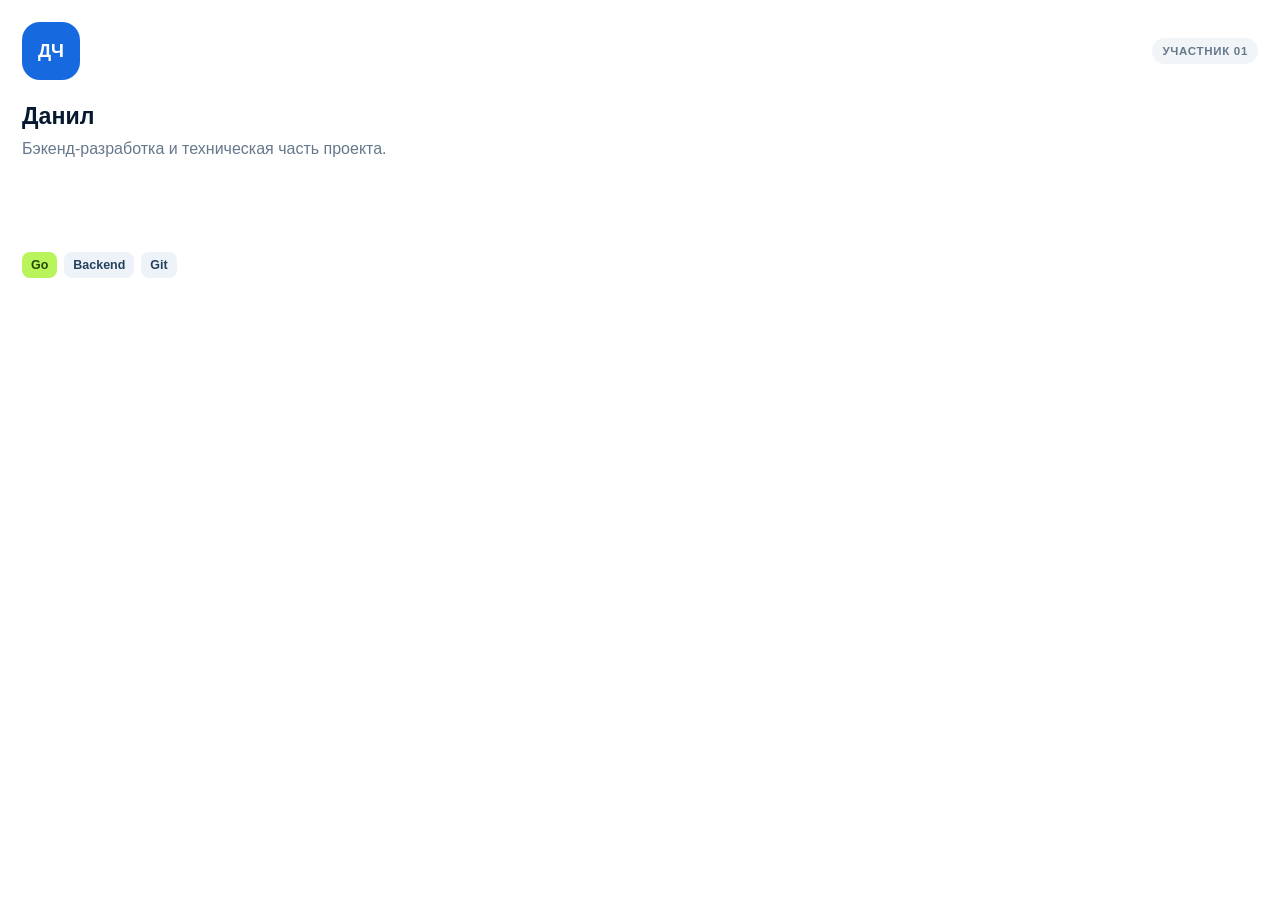
==== members/member-01.html @ d807fb54 "Create group website and contribution workflow" ====
<!DOCTYPE html>
<html lang="ru">
<head><meta charset="UTF-8"><meta name="viewport" content="width=device-width, initial-scale=1.0"><title>Данил</title><link rel="stylesheet" href="member.css"></head>
<body>
  <article class="member">
    <div class="member-top"><div class="avatar">ДЧ</div><span class="slot">Участник 01</span></div>
    <h2>Данил</h2>
    <p>Бэкенд-разработка и техническая часть проекта.</p>
    <div class="tags"><span class="accent">Go</span><span>Backend</span><span>Git</span></div>
  </article>
</body>
</html>
---- members/member.css ----
:root {
  --ink: #07192f;
  --muted: #66788b;
  --line: #e0e7ee;
  --blue: #1769e0;
  --lime: #b9f45b;
}

* { box-sizing: border-box; }

body {
  min-height: 100vh;
  margin: 0;
  padding: 22px;
  color: var(--ink);
  background: #fff;
  font-family: Inter, "Segoe UI", Arial, sans-serif;
}

.member {
  display: flex;
  min-height: 256px;
  flex-direction: column;
}

.member-top { display: flex; align-items: center; justify-content: space-between; gap: 16px; }

.avatar {
  display: grid;
  width: 58px;
  height: 58px;
  place-items: center;
  color: #fff;
  background: var(--blue);
  border-radius: 18px;
  font-size: 1.15rem;
  font-weight: 900;
}

.slot {
  padding: 7px 10px;
  color: var(--muted);
  background: #f1f5f8;
  border-radius: 999px;
  font-size: 0.72rem;
  font-weight: 800;
  letter-spacing: 0.06em;
  text-transform: uppercase;
}

h2 { margin: 24px 0 7px; font-size: 1.45rem; line-height: 1.1; }
p { margin: 0; color: var(--muted); line-height: 1.45; }

.tags { display: flex; flex-wrap: wrap; gap: 7px; margin-top: auto; padding-top: 20px; }
.tags span { padding: 6px 9px; color: #24415e; background: #edf3f8; border-radius: 8px; font-size: 0.78rem; font-weight: 700; }
.tags .accent { color: #294600; background: var(--lime); }

.placeholder .avatar { color: var(--blue); background: #e7f0ff; border: 1px dashed #95b9ed; }
.placeholder h2 { color: #314860; }
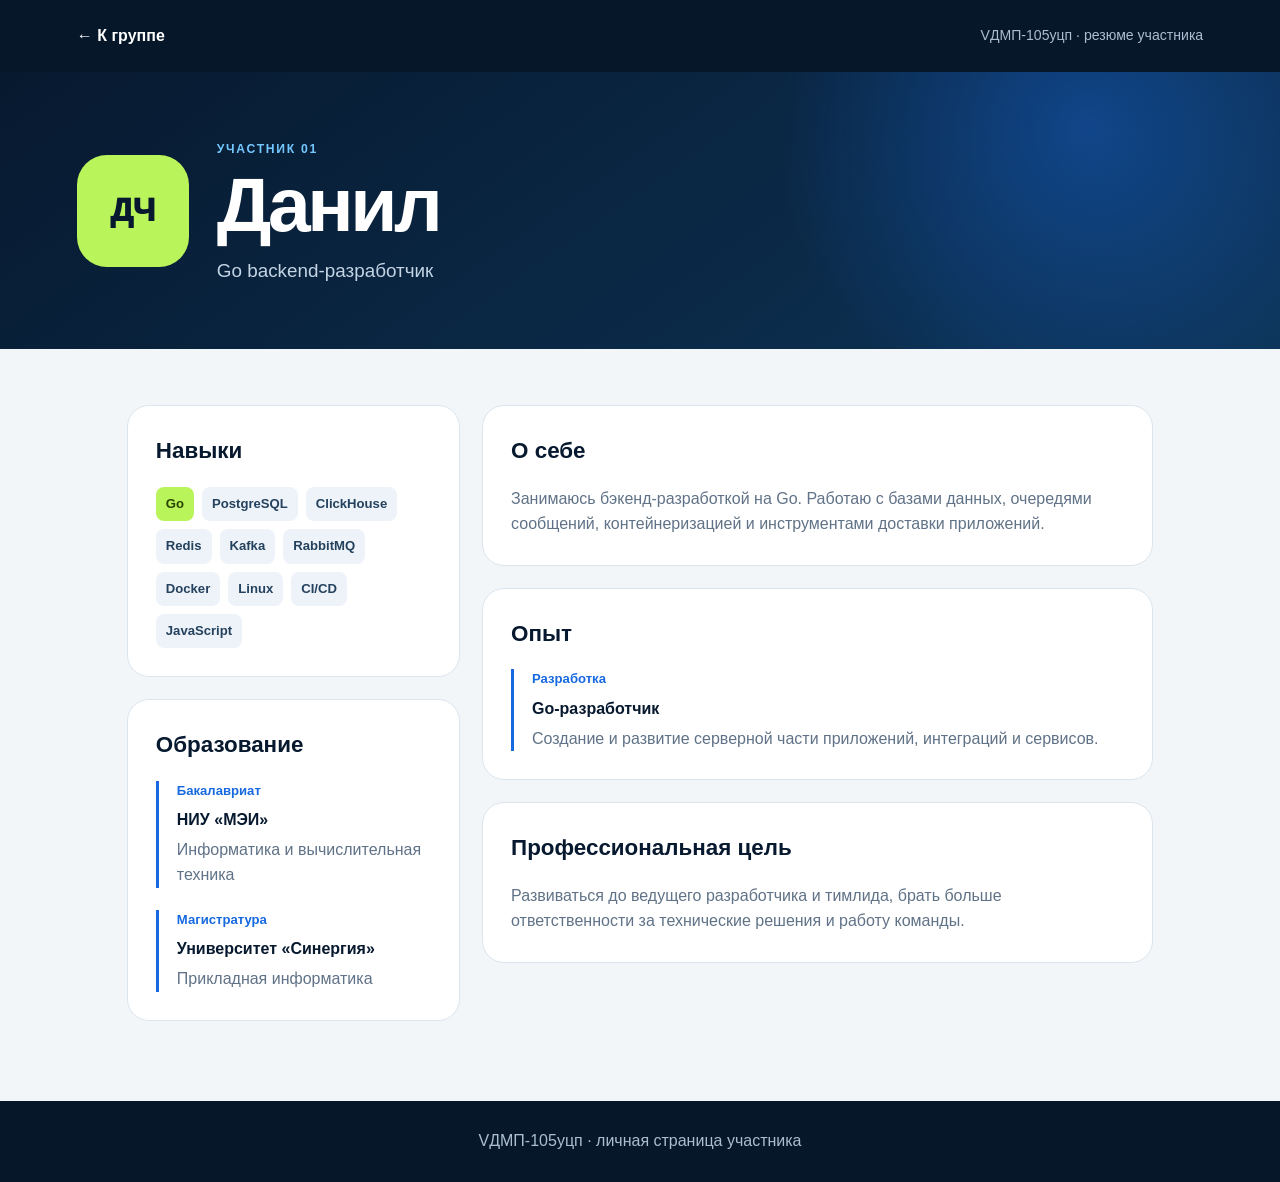
==== commit 51fbe620: "Add individual resume pages for group members" ====
--- a/members/member-01.html
+++ b/members/member-01.html
@@ -1,12 +1,23 @@
 <!DOCTYPE html>
 <html lang="ru">
-<head><meta charset="UTF-8"><meta name="viewport" content="width=device-width, initial-scale=1.0"><title>Данил</title><link rel="stylesheet" href="member.css"></head>
+<head>
+  <meta charset="UTF-8"><meta name="viewport" content="width=device-width, initial-scale=1.0">
+  <title>Резюме — Данил</title><link rel="stylesheet" href="member.css"><script src="member.js"></script>
+</head>
 <body>
-  <article class="member">
-    <div class="member-top"><div class="avatar">ДЧ</div><span class="slot">Участник 01</span></div>
-    <h2>Данил</h2>
-    <p>Бэкенд-разработка и техническая часть проекта.</p>
-    <div class="tags"><span class="accent">Go</span><span>Backend</span><span>Git</span></div>
-  </article>
+  <nav class="resume-nav"><a href="../index.html#team">← К группе</a><span>VДМП-105уцп · резюме участника</span></nav>
+  <header class="resume-hero"><div class="identity"><div class="resume-avatar">ДЧ</div><div><span class="slot">Участник 01</span><h1>Данил</h1><p class="role">Go backend-разработчик</p></div></div></header>
+  <main class="resume-content">
+    <aside class="resume-column">
+      <section class="resume-section"><h2>Навыки</h2><div class="tags"><span class="accent">Go</span><span>PostgreSQL</span><span>ClickHouse</span><span>Redis</span><span>Kafka</span><span>RabbitMQ</span><span>Docker</span><span>Linux</span><span>CI/CD</span><span>JavaScript</span></div></section>
+      <section class="resume-section"><h2>Образование</h2><div class="timeline"><div class="timeline-item"><span>Бакалавриат</span><strong>НИУ «МЭИ»</strong><p>Информатика и вычислительная техника</p></div><div class="timeline-item"><span>Магистратура</span><strong>Университет «Синергия»</strong><p>Прикладная информатика</p></div></div></section>
+    </aside>
+    <div class="resume-column">
+      <section class="resume-section"><h2>О себе</h2><p>Занимаюсь бэкенд-разработкой на Go. Работаю с базами данных, очередями сообщений, контейнеризацией и инструментами доставки приложений.</p></section>
+      <section class="resume-section"><h2>Опыт</h2><div class="timeline"><div class="timeline-item"><span>Разработка</span><strong>Go-разработчик</strong><p>Создание и развитие серверной части приложений, интеграций и сервисов.</p></div></div></section>
+      <section class="resume-section"><h2>Профессиональная цель</h2><p>Развиваться до ведущего разработчика и тимлида, брать больше ответственности за технические решения и работу команды.</p></section>
+    </div>
+  </main>
+  <footer class="resume-footer">VДМП-105уцп · личная страница участника</footer>
 </body>
 </html>
--- a/members/member.css
+++ b/members/member.css
@@ -1,59 +1,125 @@
 :root {
   --ink: #07192f;
-  --muted: #66788b;
-  --line: #e0e7ee;
+  --muted: #607287;
+  --line: #dce5ed;
+  --paper: #f2f6f9;
+  --white: #ffffff;
   --blue: #1769e0;
+  --sky: #74c8ff;
   --lime: #b9f45b;
+  --radius: 22px;
 }
 
 * { box-sizing: border-box; }
+html { scroll-behavior: smooth; }
 
 body {
-  min-height: 100vh;
   margin: 0;
-  padding: 22px;
   color: var(--ink);
-  background: #fff;
+  background: var(--paper);
   font-family: Inter, "Segoe UI", Arial, sans-serif;
+  line-height: 1.55;
 }
 
-.member {
+.resume-nav {
   display: flex;
-  min-height: 256px;
-  flex-direction: column;
+  min-height: 72px;
+  align-items: center;
+  justify-content: space-between;
+  padding: 0 6vw;
+  color: var(--white);
+  background: #06172a;
 }
 
-.member-top { display: flex; align-items: center; justify-content: space-between; gap: 16px; }
+.resume-nav a { color: inherit; font-weight: 800; text-decoration: none; }
+.resume-nav span { color: #aabed1; font-size: 0.88rem; }
 
-.avatar {
+.resume-hero {
+  padding: 64px 6vw;
+  color: var(--white);
+  background: radial-gradient(circle at 85% 20%, rgba(23, 105, 224, 0.42), transparent 28%), linear-gradient(145deg, #07192f, #0d3457);
+}
+
+.identity {
   display: grid;
-  width: 58px;
-  height: 58px;
+  grid-template-columns: 112px 1fr;
+  gap: 28px;
+  max-width: 1180px;
+  align-items: center;
+  margin: 0 auto;
+}
+
+.resume-avatar {
+  display: grid;
+  width: 112px;
+  height: 112px;
   place-items: center;
-  color: #fff;
-  background: var(--blue);
-  border-radius: 18px;
-  font-size: 1.15rem;
-  font-weight: 900;
+  color: var(--ink);
+  background: var(--lime);
+  border-radius: 30px;
+  font-size: 2rem;
+  font-weight: 950;
 }
 
 .slot {
-  padding: 7px 10px;
-  color: var(--muted);
-  background: #f1f5f8;
-  border-radius: 999px;
-  font-size: 0.72rem;
-  font-weight: 800;
-  letter-spacing: 0.06em;
+  display: inline-block;
+  margin-bottom: 8px;
+  color: var(--sky);
+  font-size: 0.76rem;
+  font-weight: 850;
+  letter-spacing: 0.14em;
   text-transform: uppercase;
 }
 
-h2 { margin: 24px 0 7px; font-size: 1.45rem; line-height: 1.1; }
-p { margin: 0; color: var(--muted); line-height: 1.45; }
+h1 { margin: 0; font-size: clamp(2.4rem, 6vw, 5.2rem); line-height: 0.98; letter-spacing: -0.045em; }
+.role { margin: 14px 0 0; color: #c4d5e5; font-size: 1.18rem; }
 
-.tags { display: flex; flex-wrap: wrap; gap: 7px; margin-top: auto; padding-top: 20px; }
-.tags span { padding: 6px 9px; color: #24415e; background: #edf3f8; border-radius: 8px; font-size: 0.78rem; font-weight: 700; }
+.resume-content {
+  display: grid;
+  grid-template-columns: minmax(240px, 0.72fr) minmax(0, 1.45fr);
+  gap: 22px;
+  max-width: 1180px;
+  margin: 0 auto;
+  padding: 56px 6vw 80px;
+}
+
+.resume-column { display: grid; align-content: start; gap: 22px; }
+
+.resume-section {
+  padding: 28px;
+  background: var(--white);
+  border: 1px solid var(--line);
+  border-radius: var(--radius);
+}
+
+.resume-section h2 { margin: 0 0 18px; font-size: 1.4rem; }
+.resume-section p { margin: 0; color: var(--muted); }
+.resume-section p + p { margin-top: 12px; }
+
+.tags { display: flex; flex-wrap: wrap; gap: 8px; }
+.tags span { padding: 7px 10px; color: #24415e; background: #edf3f8; border-radius: 8px; font-size: 0.82rem; font-weight: 750; }
 .tags .accent { color: #294600; background: var(--lime); }
 
-.placeholder .avatar { color: var(--blue); background: #e7f0ff; border: 1px dashed #95b9ed; }
-.placeholder h2 { color: #314860; }
+.timeline { display: grid; gap: 22px; }
+.timeline-item { padding-left: 18px; border-left: 3px solid var(--blue); }
+.timeline-item strong { display: block; margin-bottom: 5px; }
+.timeline-item span { display: block; margin-bottom: 7px; color: var(--blue); font-size: 0.82rem; font-weight: 800; }
+
+.fill-note { padding: 14px 16px; color: #24415e; background: #eaf3ff; border-radius: 12px; font-size: 0.88rem; }
+.resume-footer { padding: 28px 6vw; color: #aabed1; background: #06172a; text-align: center; }
+
+.embedded body { min-height: 100vh; background: #0a2949; }
+.embedded .resume-nav, .embedded .resume-content, .embedded .resume-footer { display: none; }
+.embedded .resume-hero { display: grid; min-height: 100vh; place-items: center; padding: 24px; }
+.embedded .identity { width: 100%; grid-template-columns: 64px 1fr; gap: 16px; }
+.embedded .resume-avatar { width: 64px; height: 64px; border-radius: 18px; font-size: 1.15rem; }
+.embedded h1 { font-size: clamp(1.65rem, 11vw, 2.55rem); }
+.embedded .role { margin-top: 8px; font-size: 0.92rem; }
+.embedded .slot { font-size: 0.62rem; }
+
+@media (max-width: 760px) {
+  .resume-nav span { display: none; }
+  .identity { grid-template-columns: 80px 1fr; }
+  .resume-avatar { width: 80px; height: 80px; border-radius: 22px; font-size: 1.4rem; }
+  .resume-content { grid-template-columns: 1fr; }
+}
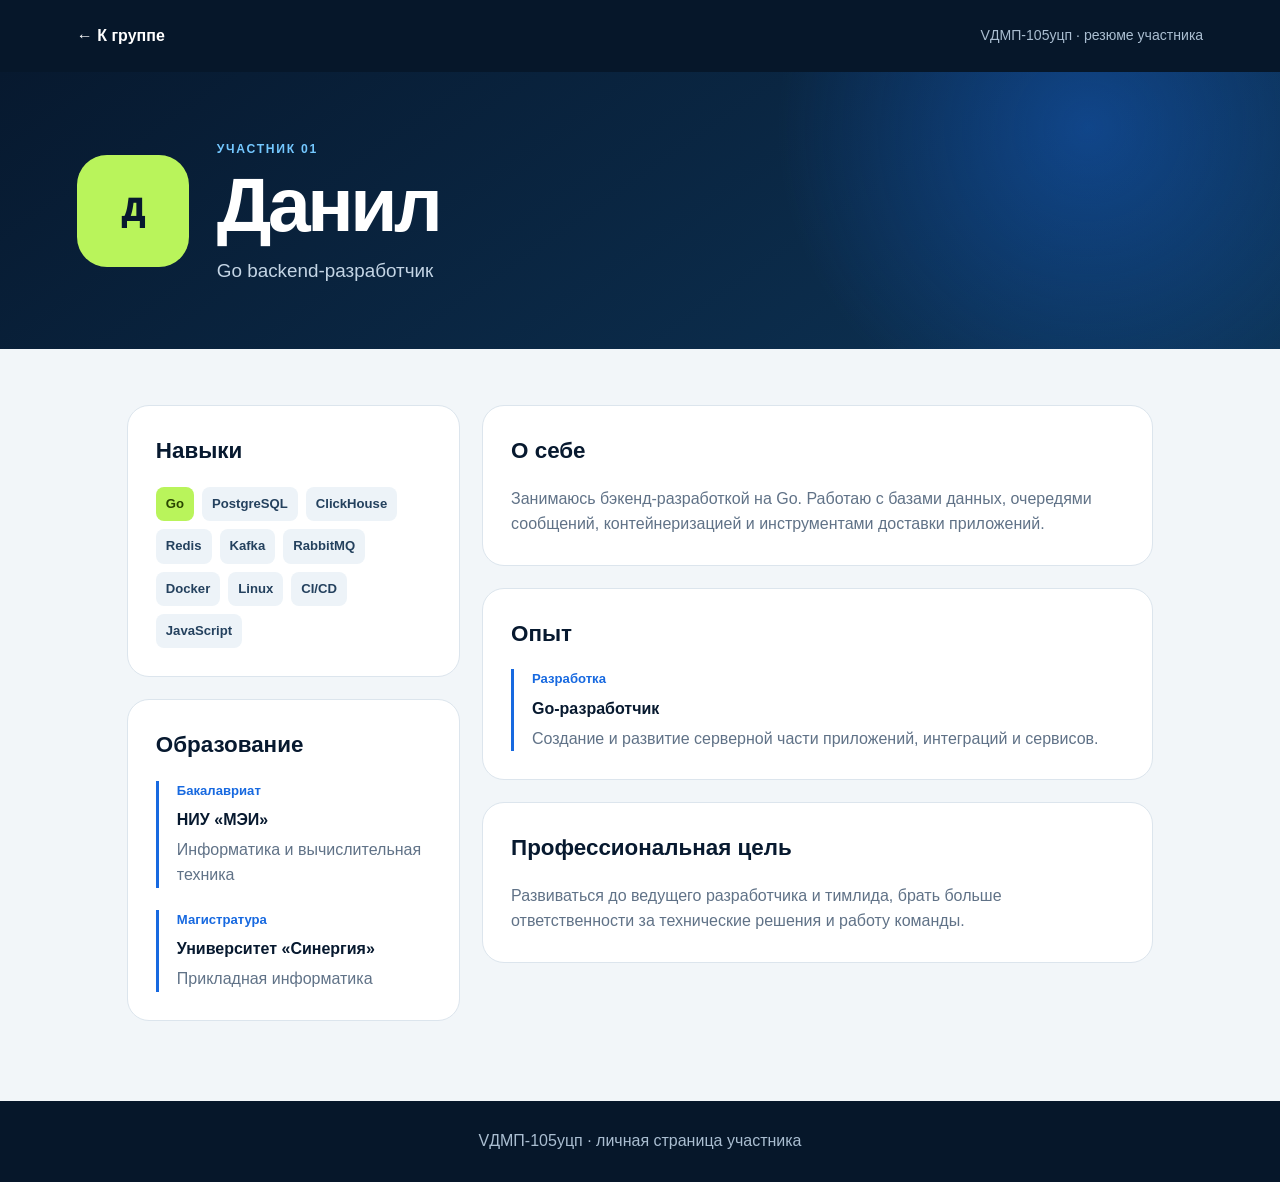
==== commit 4a8db743: "Use fork and pull request contribution model" ====
--- a/members/member-01.html
+++ b/members/member-01.html
@@ -6,7 +6,7 @@
 </head>
 <body>
   <nav class="resume-nav"><a href="../index.html#team">← К группе</a><span>VДМП-105уцп · резюме участника</span></nav>
-  <header class="resume-hero"><div class="identity"><div class="resume-avatar">ДЧ</div><div><span class="slot">Участник 01</span><h1>Данил</h1><p class="role">Go backend-разработчик</p></div></div></header>
+  <header class="resume-hero"><div class="identity"><div class="resume-avatar">Д</div><div><span class="slot">Участник 01</span><h1>Данил</h1><p class="role">Go backend-разработчик</p></div></div></header>
   <main class="resume-content">
     <aside class="resume-column">
       <section class="resume-section"><h2>Навыки</h2><div class="tags"><span class="accent">Go</span><span>PostgreSQL</span><span>ClickHouse</span><span>Redis</span><span>Kafka</span><span>RabbitMQ</span><span>Docker</span><span>Linux</span><span>CI/CD</span><span>JavaScript</span></div></section>
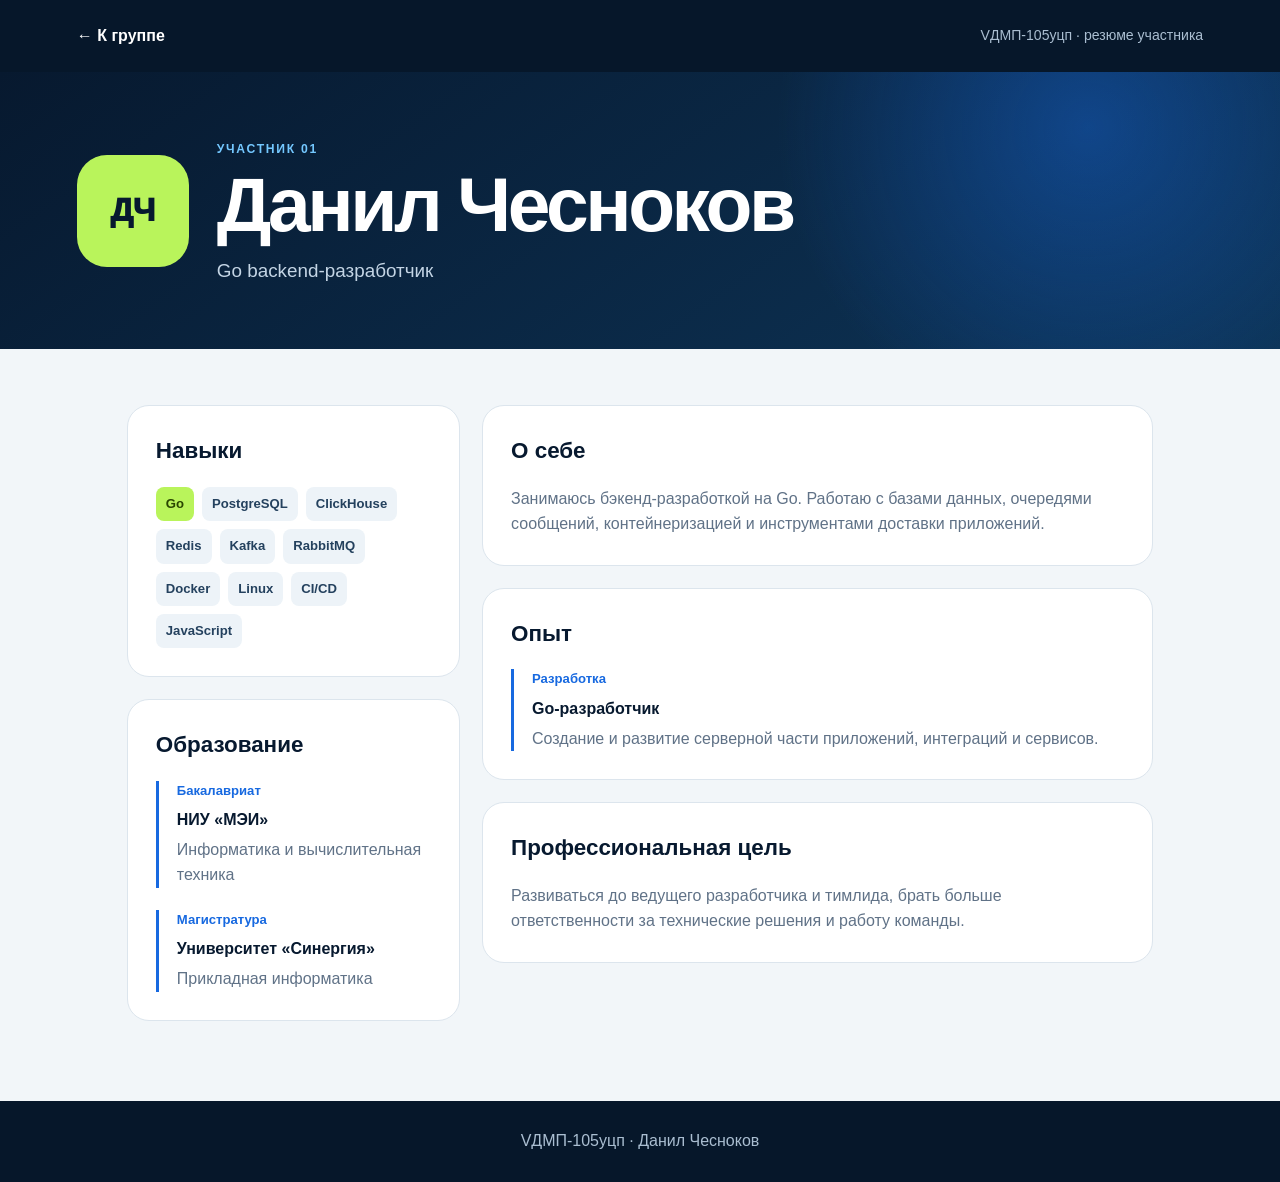
==== commit f6a86ea8: "Add surnames for members 01 and 02" ====
--- a/members/member-01.html
+++ b/members/member-01.html
@@ -2,11 +2,11 @@
 <html lang="ru">
 <head>
   <meta charset="UTF-8"><meta name="viewport" content="width=device-width, initial-scale=1.0">
-  <title>Резюме — Данил</title><link rel="stylesheet" href="member.css"><script src="member.js"></script>
+  <title>Резюме — Данил Чесноков</title><link rel="stylesheet" href="member.css"><script src="member.js"></script>
 </head>
 <body>
   <nav class="resume-nav"><a href="../index.html#team">← К группе</a><span>VДМП-105уцп · резюме участника</span></nav>
-  <header class="resume-hero"><div class="identity"><div class="resume-avatar">Д</div><div><span class="slot">Участник 01</span><h1>Данил</h1><p class="role">Go backend-разработчик</p></div></div></header>
+  <header class="resume-hero"><div class="identity"><div class="resume-avatar">ДЧ</div><div><span class="slot">Участник 01</span><h1>Данил Чесноков</h1><p class="role">Go backend-разработчик</p></div></div></header>
   <main class="resume-content">
     <aside class="resume-column">
       <section class="resume-section"><h2>Навыки</h2><div class="tags"><span class="accent">Go</span><span>PostgreSQL</span><span>ClickHouse</span><span>Redis</span><span>Kafka</span><span>RabbitMQ</span><span>Docker</span><span>Linux</span><span>CI/CD</span><span>JavaScript</span></div></section>
@@ -18,6 +18,6 @@
       <section class="resume-section"><h2>Профессиональная цель</h2><p>Развиваться до ведущего разработчика и тимлида, брать больше ответственности за технические решения и работу команды.</p></section>
     </div>
   </main>
-  <footer class="resume-footer">VДМП-105уцп · личная страница участника</footer>
+  <footer class="resume-footer">VДМП-105уцп · Данил Чесноков</footer>
 </body>
 </html>
